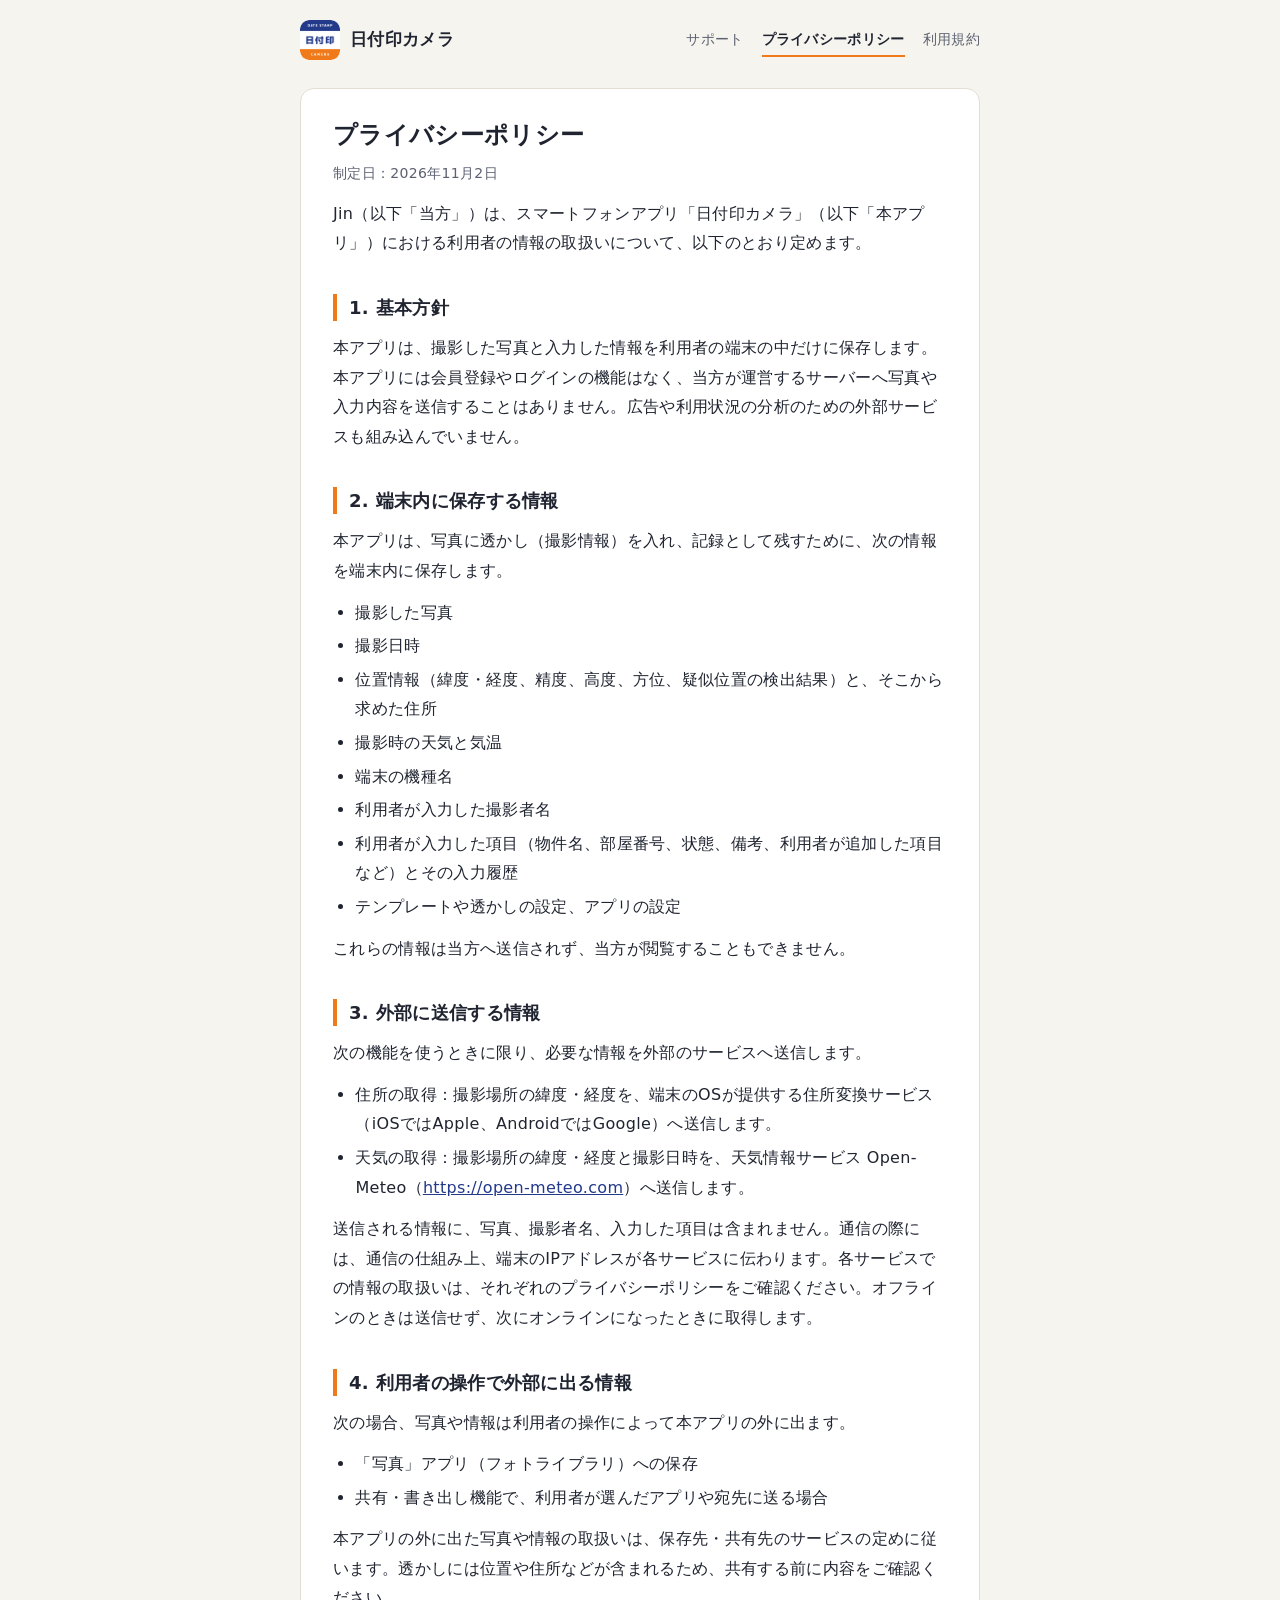
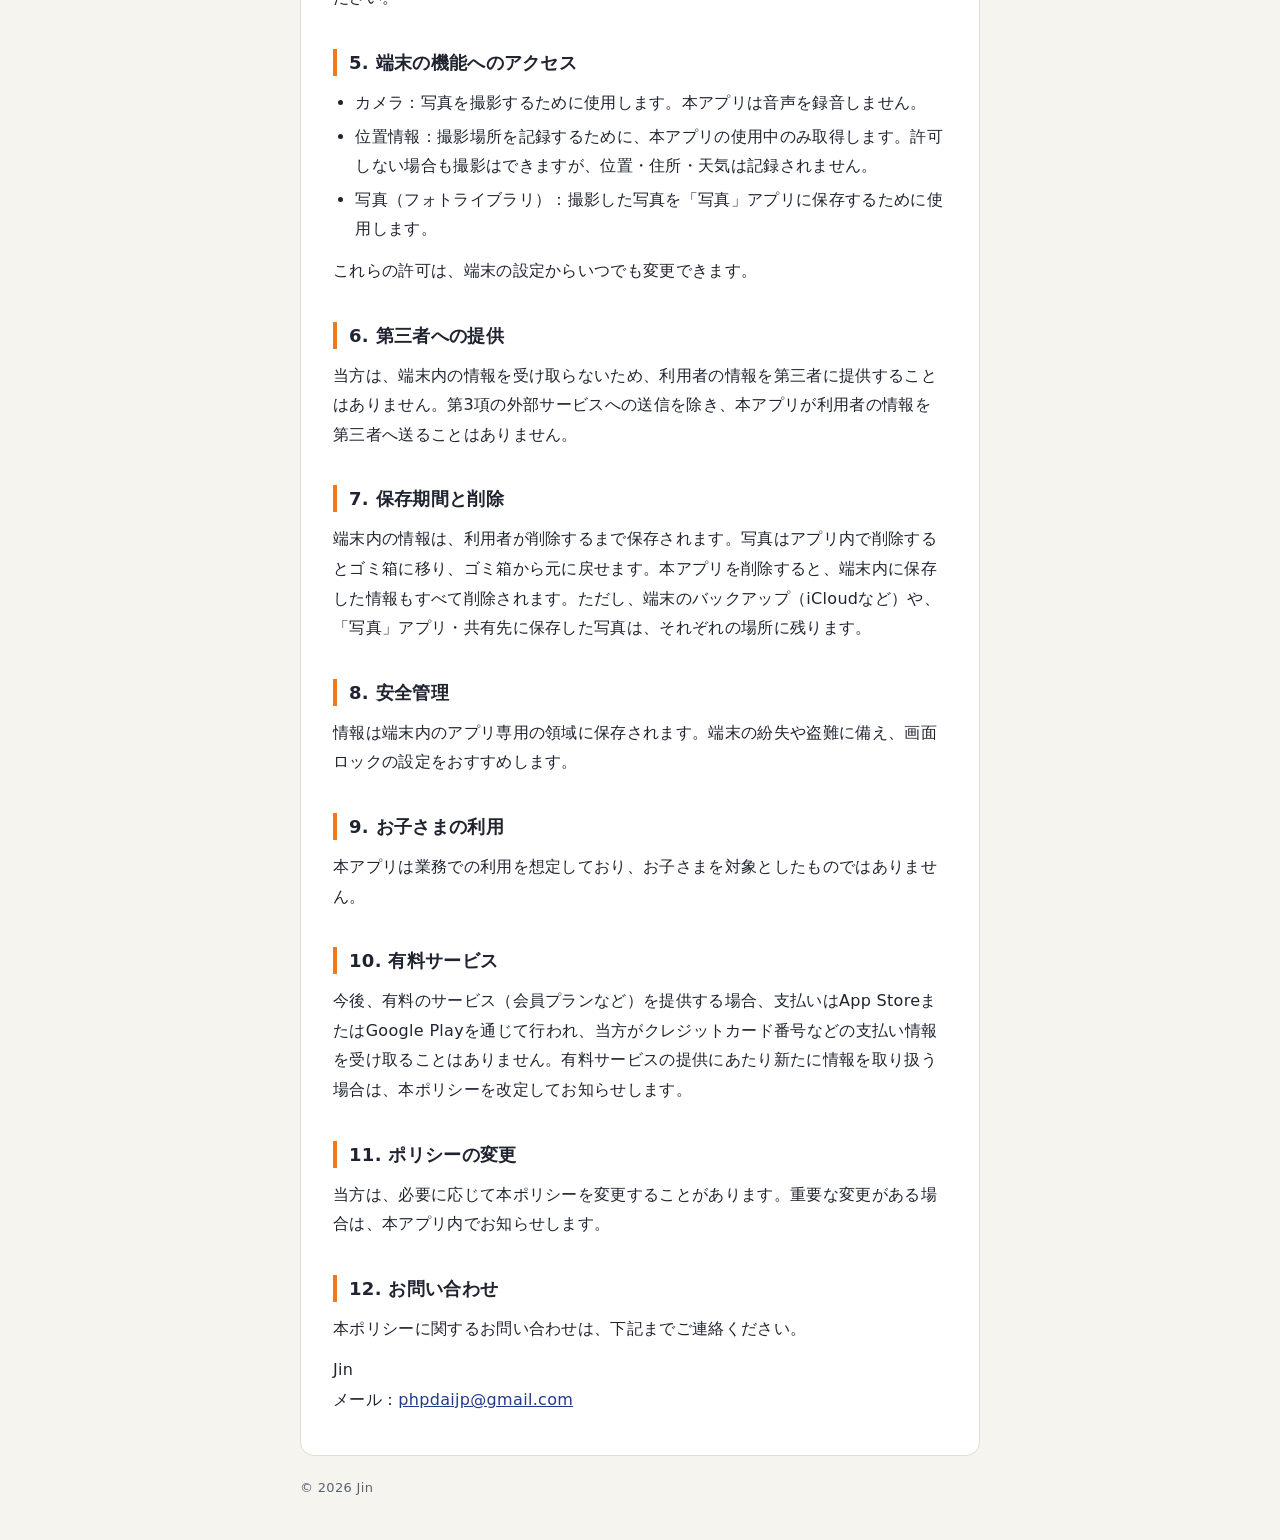
==== privacy.html @ b22345d0 "日付印カメラ サポートページ・プライバシーポリシー・利用規約 Co-Authored-By: Claude Opus 5.5 <noreply@anthropic.com>" ====
<!doctype html>
<html lang="ja">
<head>
<meta charset="utf-8">
<meta name="viewport" content="width=device-width, initial-scale=1">
<title>プライバシーポリシー｜日付印カメラ</title>
<meta name="description" content="日付印カメラ（現場の記録写真のためのタイムスタンプカメラ）のプライバシーポリシーです。">
<link rel="icon" href="icon.png">
<link rel="apple-touch-icon" href="icon.png">
<link rel="stylesheet" href="style.css">
</head>
<body>
<header class="top">
  <a class="brand" href="index.html"><img src="icon.png" alt="" width="40" height="40"><span>日付印カメラ</span></a>
  <nav><a href="index.html">サポート</a><a href="privacy.html" aria-current="page">プライバシーポリシー</a><a href="terms.html">利用規約</a></nav>
</header>
<main>
<article class="doc">
<h1>プライバシーポリシー</h1>
<p>制定日：2026年11月2日</p>
<p>Jin（以下「当方」）は、スマートフォンアプリ「日付印カメラ」（以下「本アプリ」）における利用者の情報の取扱いについて、以下のとおり定めます。</p>
<h2>1. 基本方針</h2>
<p>本アプリは、撮影した写真と入力した情報を利用者の端末の中だけに保存します。本アプリには会員登録やログインの機能はなく、当方が運営するサーバーへ写真や入力内容を送信することはありません。広告や利用状況の分析のための外部サービスも組み込んでいません。</p>
<h2>2. 端末内に保存する情報</h2>
<p>本アプリは、写真に透かし（撮影情報）を入れ、記録として残すために、次の情報を端末内に保存します。</p>
<ul><li>撮影した写真</li><li>撮影日時</li><li>位置情報（緯度・経度、精度、高度、方位、疑似位置の検出結果）と、そこから求めた住所</li><li>撮影時の天気と気温</li><li>端末の機種名</li><li>利用者が入力した撮影者名</li><li>利用者が入力した項目（物件名、部屋番号、状態、備考、利用者が追加した項目など）とその入力履歴</li><li>テンプレートや透かしの設定、アプリの設定</li></ul>
<p>これらの情報は当方へ送信されず、当方が閲覧することもできません。</p>
<h2>3. 外部に送信する情報</h2>
<p>次の機能を使うときに限り、必要な情報を外部のサービスへ送信します。</p>
<ul><li>住所の取得：撮影場所の緯度・経度を、端末のOSが提供する住所変換サービス（iOSではApple、AndroidではGoogle）へ送信します。</li><li>天気の取得：撮影場所の緯度・経度と撮影日時を、天気情報サービス Open-Meteo（<a href="https://open-meteo.com">https://open-meteo.com</a>）へ送信します。</li></ul>
<p>送信される情報に、写真、撮影者名、入力した項目は含まれません。通信の際には、通信の仕組み上、端末のIPアドレスが各サービスに伝わります。各サービスでの情報の取扱いは、それぞれのプライバシーポリシーをご確認ください。オフラインのときは送信せず、次にオンラインになったときに取得します。</p>
<h2>4. 利用者の操作で外部に出る情報</h2>
<p>次の場合、写真や情報は利用者の操作によって本アプリの外に出ます。</p>
<ul><li>「写真」アプリ（フォトライブラリ）への保存</li><li>共有・書き出し機能で、利用者が選んだアプリや宛先に送る場合</li></ul>
<p>本アプリの外に出た写真や情報の取扱いは、保存先・共有先のサービスの定めに従います。透かしには位置や住所などが含まれるため、共有する前に内容をご確認ください。</p>
<h2>5. 端末の機能へのアクセス</h2>
<ul><li>カメラ：写真を撮影するために使用します。本アプリは音声を録音しません。</li><li>位置情報：撮影場所を記録するために、本アプリの使用中のみ取得します。許可しない場合も撮影はできますが、位置・住所・天気は記録されません。</li><li>写真（フォトライブラリ）：撮影した写真を「写真」アプリに保存するために使用します。</li></ul>
<p>これらの許可は、端末の設定からいつでも変更できます。</p>
<h2>6. 第三者への提供</h2>
<p>当方は、端末内の情報を受け取らないため、利用者の情報を第三者に提供することはありません。第3項の外部サービスへの送信を除き、本アプリが利用者の情報を第三者へ送ることはありません。</p>
<h2>7. 保存期間と削除</h2>
<p>端末内の情報は、利用者が削除するまで保存されます。写真はアプリ内で削除するとゴミ箱に移り、ゴミ箱から元に戻せます。本アプリを削除すると、端末内に保存した情報もすべて削除されます。ただし、端末のバックアップ（iCloudなど）や、「写真」アプリ・共有先に保存した写真は、それぞれの場所に残ります。</p>
<h2>8. 安全管理</h2>
<p>情報は端末内のアプリ専用の領域に保存されます。端末の紛失や盗難に備え、画面ロックの設定をおすすめします。</p>
<h2>9. お子さまの利用</h2>
<p>本アプリは業務での利用を想定しており、お子さまを対象としたものではありません。</p>
<h2>10. 有料サービス</h2>
<p>今後、有料のサービス（会員プランなど）を提供する場合、支払いはApp StoreまたはGoogle Playを通じて行われ、当方がクレジットカード番号などの支払い情報を受け取ることはありません。有料サービスの提供にあたり新たに情報を取り扱う場合は、本ポリシーを改定してお知らせします。</p>
<h2>11. ポリシーの変更</h2>
<p>当方は、必要に応じて本ポリシーを変更することがあります。重要な変更がある場合は、本アプリ内でお知らせします。</p>
<h2>12. お問い合わせ</h2>
<p>本ポリシーに関するお問い合わせは、下記までご連絡ください。</p>
<p>Jin<br>メール：<a href="mailto:phpdaijp@gmail.com">phpdaijp@gmail.com</a></p>
</article>
</main>
<footer>© 2026 Jin</footer>
</body>
</html>
---- style.css ----
:root {
  --paper: #f6f4ef;
  --card: #ffffff;
  --ink: #1f2430;
  --ink2: #5b6170;
  --line: #e2ded4;
  --navy: #233a8b;
  --orange: #f07a1a;
  color-scheme: light;
}

* { box-sizing: border-box; }

html { -webkit-text-size-adjust: 100%; }

body {
  margin: 0;
  background: var(--paper);
  color: var(--ink);
  font-family: "Hiragino Sans", "Hiragino Kaku Gothic ProN", "Noto Sans JP", "Yu Gothic", Meiryo, system-ui, sans-serif;
  font-size: 16px;
  line-height: 1.85;
  letter-spacing: .02em;
}

a { color: var(--navy); }

.top {
  max-width: 720px;
  margin: 0 auto;
  padding: 20px 20px 0;
  display: flex;
  flex-wrap: wrap;
  align-items: center;
  justify-content: space-between;
  gap: 12px 24px;
}

.brand {
  display: flex;
  align-items: center;
  gap: 10px;
  color: var(--ink);
  text-decoration: none;
  font-weight: 700;
  font-size: 17px;
}

.brand img { border-radius: 9px; }

nav { display: flex; gap: 18px; font-size: 14px; }

nav a { color: var(--ink2); text-decoration: none; padding: 4px 0; }

nav a[aria-current="page"] {
  color: var(--ink);
  font-weight: 700;
  box-shadow: inset 0 -2px 0 var(--orange);
}

main {
  max-width: 720px;
  margin: 28px auto 0;
  padding: 0 20px;
}

section, .doc {
  background: var(--card);
  border: 1px solid var(--line);
  border-radius: 14px;
  padding: 28px 32px;
  margin-bottom: 20px;
}

.hero { display: flex; align-items: center; gap: 24px; }

.hero img { border-radius: 22px; flex: none; }

.hero h1 { margin: 0 0 4px; font-size: 26px; letter-spacing: .04em; }

.hero p { margin: 0; color: var(--ink2); }

.hero p span { display: inline-block; }

h1, h2, summary { word-break: auto-phrase; }

h1 { font-size: 24px; line-height: 1.5; margin: 0 0 8px; }

h2 {
  font-size: 18px;
  line-height: 1.5;
  margin: 0 0 12px;
  padding-left: 12px;
  border-left: 4px solid var(--orange);
}

.doc h2 { margin-top: 36px; }

.doc h1 + p { color: var(--ink2); font-size: 14px; }

p { margin: 0 0 12px; }

ul, ol { margin: 0 0 12px; padding-left: 1.4em; }

li + li { margin-top: 4px; }

.mail { font-size: 18px; font-weight: 700; }

.note { color: var(--ink2); font-size: 14px; margin-bottom: 0; }

details { border-top: 1px solid var(--line); }

details:last-of-type { border-bottom: 1px solid var(--line); }

summary {
  cursor: pointer;
  list-style: none;
  padding: 14px 28px 14px 0;
  font-weight: 700;
  position: relative;
}

summary::-webkit-details-marker { display: none; }

summary::after {
  content: "+";
  position: absolute;
  right: 4px;
  top: 12px;
  color: var(--orange);
  font-size: 20px;
  font-weight: 400;
}

details[open] summary::after { content: "−"; }

details p { color: var(--ink2); padding-bottom: 6px; }

footer {
  max-width: 720px;
  margin: 12px auto 40px;
  padding: 0 20px;
  color: var(--ink2);
  font-size: 13px;
}

@media (max-width: 560px) {
  .top { padding: 16px 16px 0; }
  main { padding: 0 16px; margin-top: 20px; }
  footer { padding: 0 16px; }
  section, .doc { padding: 22px 20px; }
  .hero { flex-direction: column; align-items: flex-start; gap: 16px; }
  .hero img { width: 72px; height: 72px; border-radius: 17px; }
  nav { gap: 14px; font-size: 13px; }
}
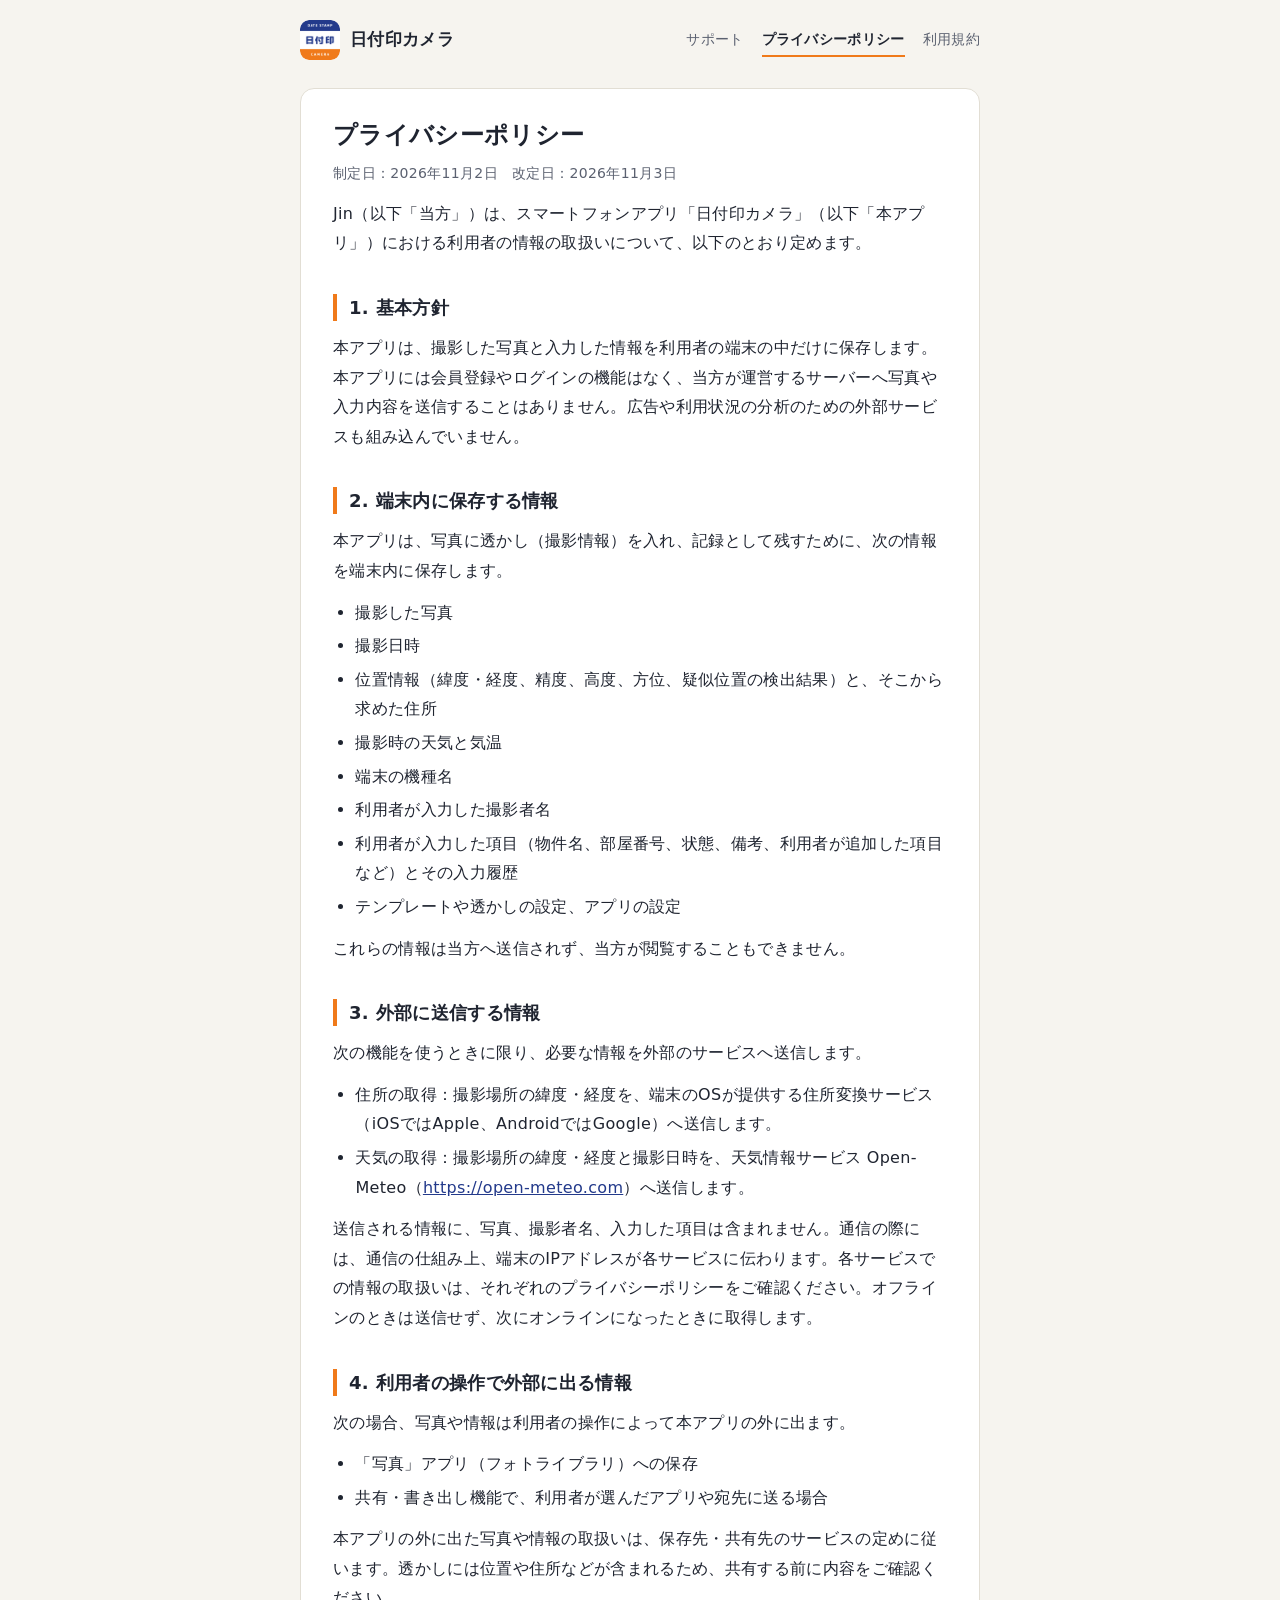
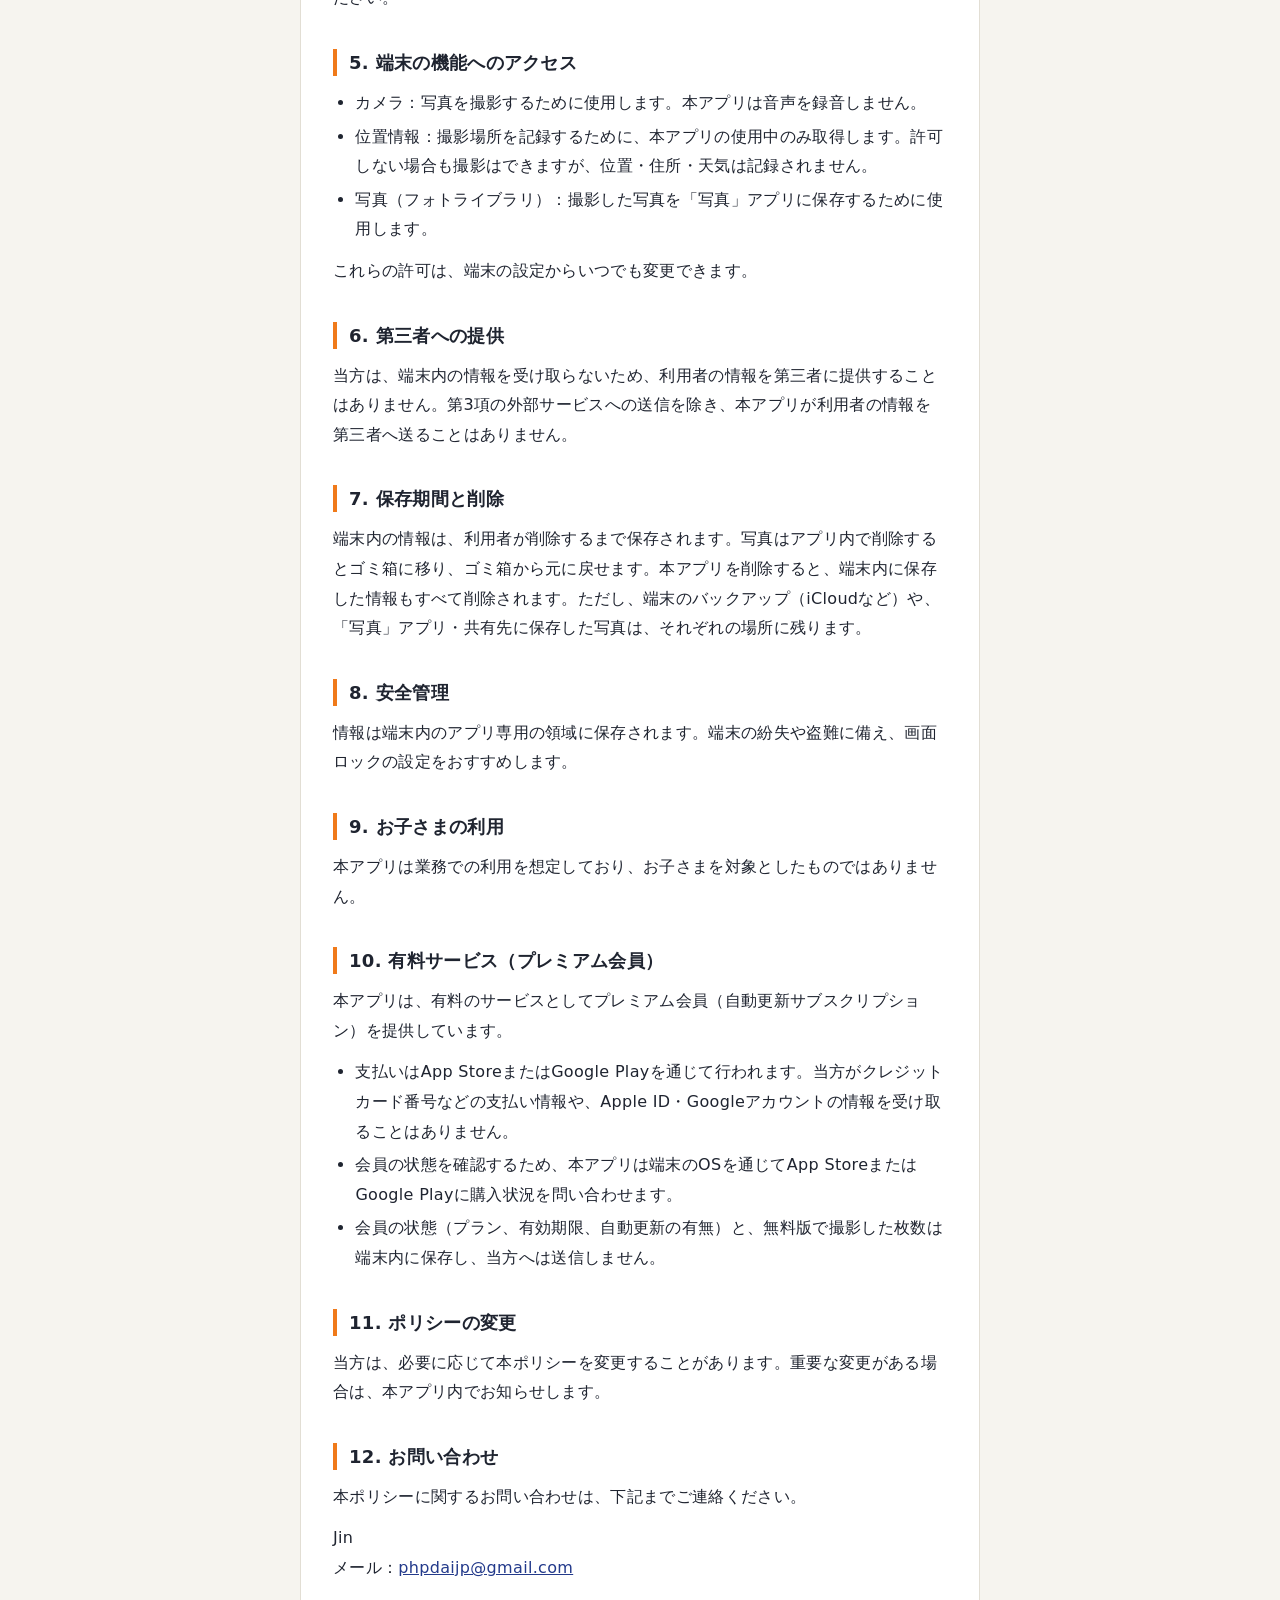
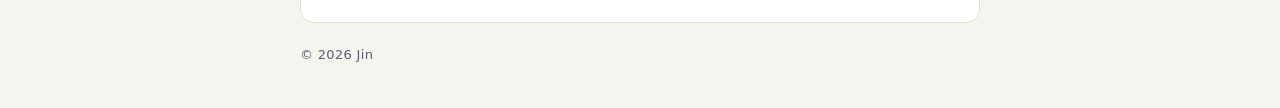
==== commit 7b64ab1f: "プライバシーポリシー第10条を改定（プレミアム会員） Co-Authored-By: Claude Opus 5.5 <noreply@anthropic.com>" ====
--- a/privacy.html
+++ b/privacy.html
@@ -17,7 +17,7 @@
 <main>
 <article class="doc">
 <h1>プライバシーポリシー</h1>
-<p>制定日：2026年11月2日</p>
+<p>制定日：2026年11月2日　改定日：2026年11月3日</p>
 <p>Jin（以下「当方」）は、スマートフォンアプリ「日付印カメラ」（以下「本アプリ」）における利用者の情報の取扱いについて、以下のとおり定めます。</p>
 <h2>1. 基本方針</h2>
 <p>本アプリは、撮影した写真と入力した情報を利用者の端末の中だけに保存します。本アプリには会員登録やログインの機能はなく、当方が運営するサーバーへ写真や入力内容を送信することはありません。広告や利用状況の分析のための外部サービスも組み込んでいません。</p>
@@ -44,8 +44,9 @@
 <p>情報は端末内のアプリ専用の領域に保存されます。端末の紛失や盗難に備え、画面ロックの設定をおすすめします。</p>
 <h2>9. お子さまの利用</h2>
 <p>本アプリは業務での利用を想定しており、お子さまを対象としたものではありません。</p>
-<h2>10. 有料サービス</h2>
-<p>今後、有料のサービス（会員プランなど）を提供する場合、支払いはApp StoreまたはGoogle Playを通じて行われ、当方がクレジットカード番号などの支払い情報を受け取ることはありません。有料サービスの提供にあたり新たに情報を取り扱う場合は、本ポリシーを改定してお知らせします。</p>
+<h2>10. 有料サービス（プレミアム会員）</h2>
+<p>本アプリは、有料のサービスとしてプレミアム会員（自動更新サブスクリプション）を提供しています。</p>
+<ul><li>支払いはApp StoreまたはGoogle Playを通じて行われます。当方がクレジットカード番号などの支払い情報や、Apple ID・Googleアカウントの情報を受け取ることはありません。</li><li>会員の状態を確認するため、本アプリは端末のOSを通じてApp StoreまたはGoogle Playに購入状況を問い合わせます。</li><li>会員の状態（プラン、有効期限、自動更新の有無）と、無料版で撮影した枚数は端末内に保存し、当方へは送信しません。</li></ul>
 <h2>11. ポリシーの変更</h2>
 <p>当方は、必要に応じて本ポリシーを変更することがあります。重要な変更がある場合は、本アプリ内でお知らせします。</p>
 <h2>12. お問い合わせ</h2>
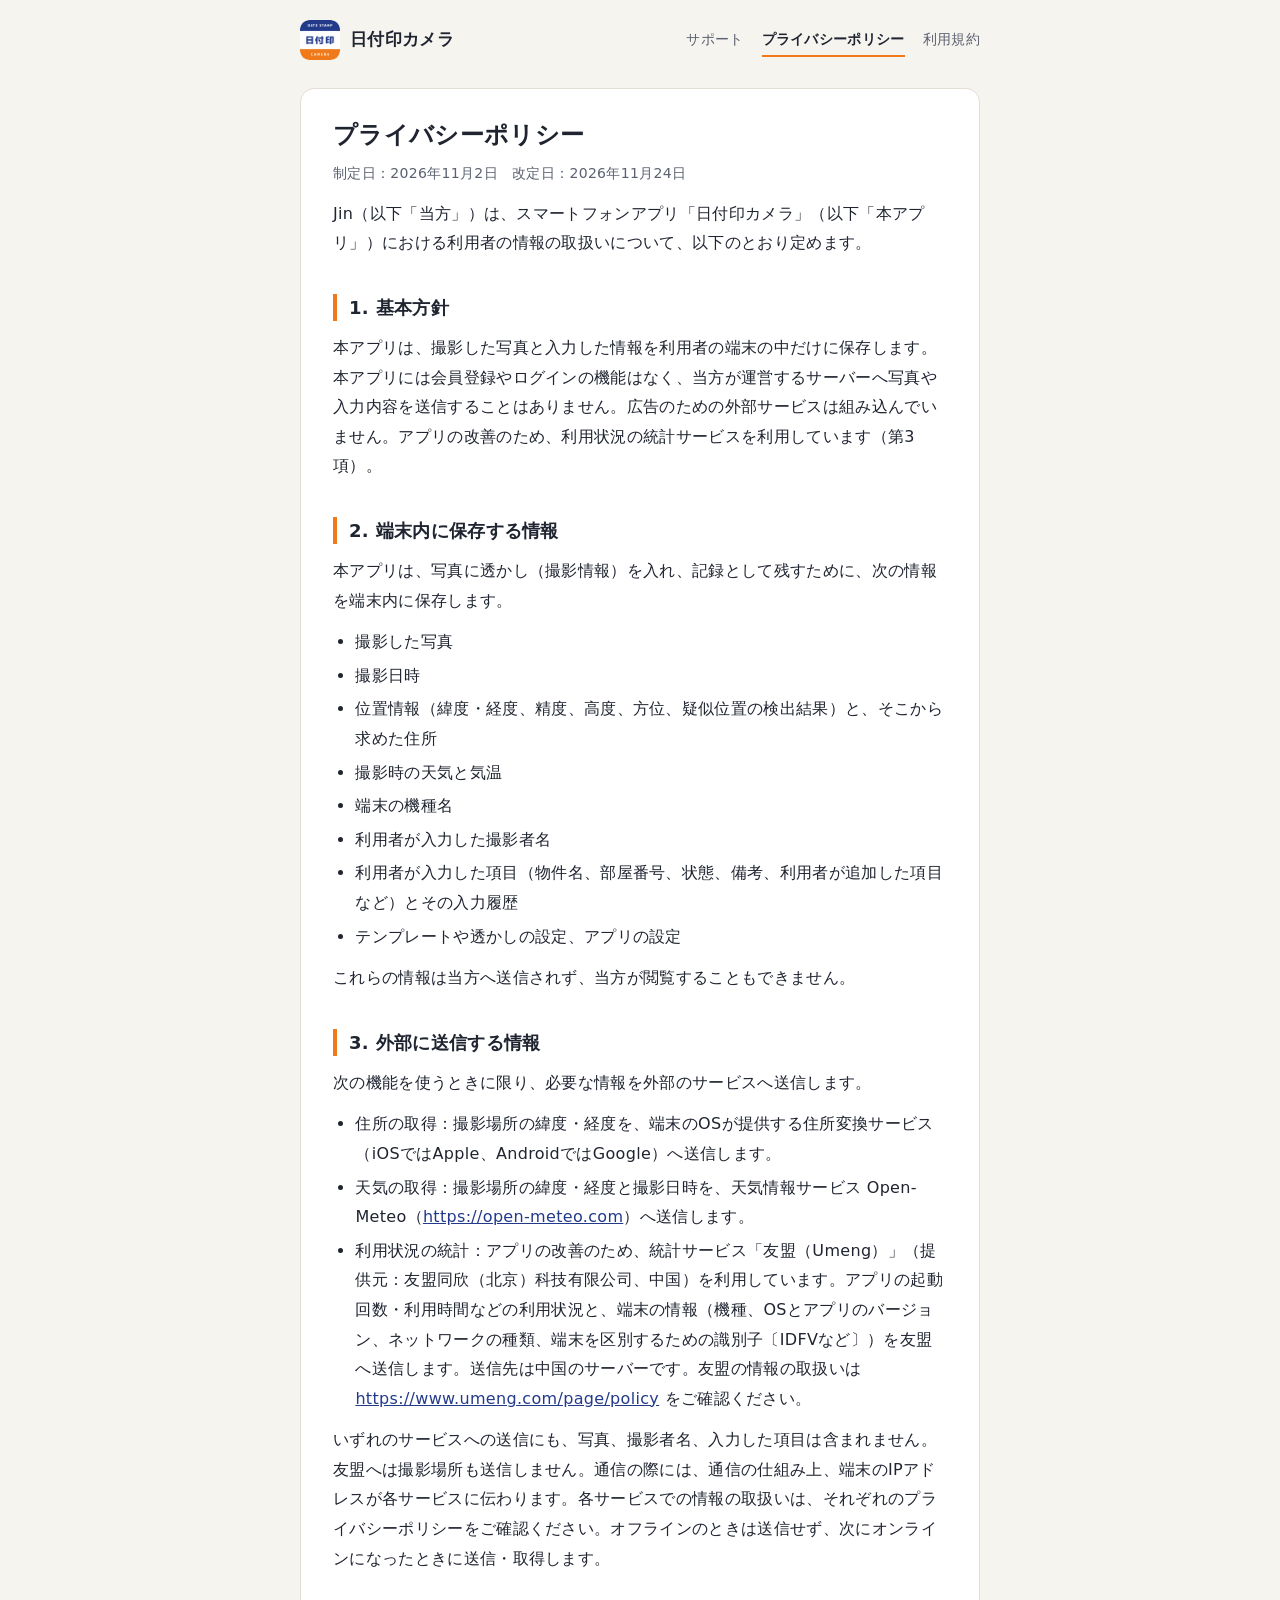
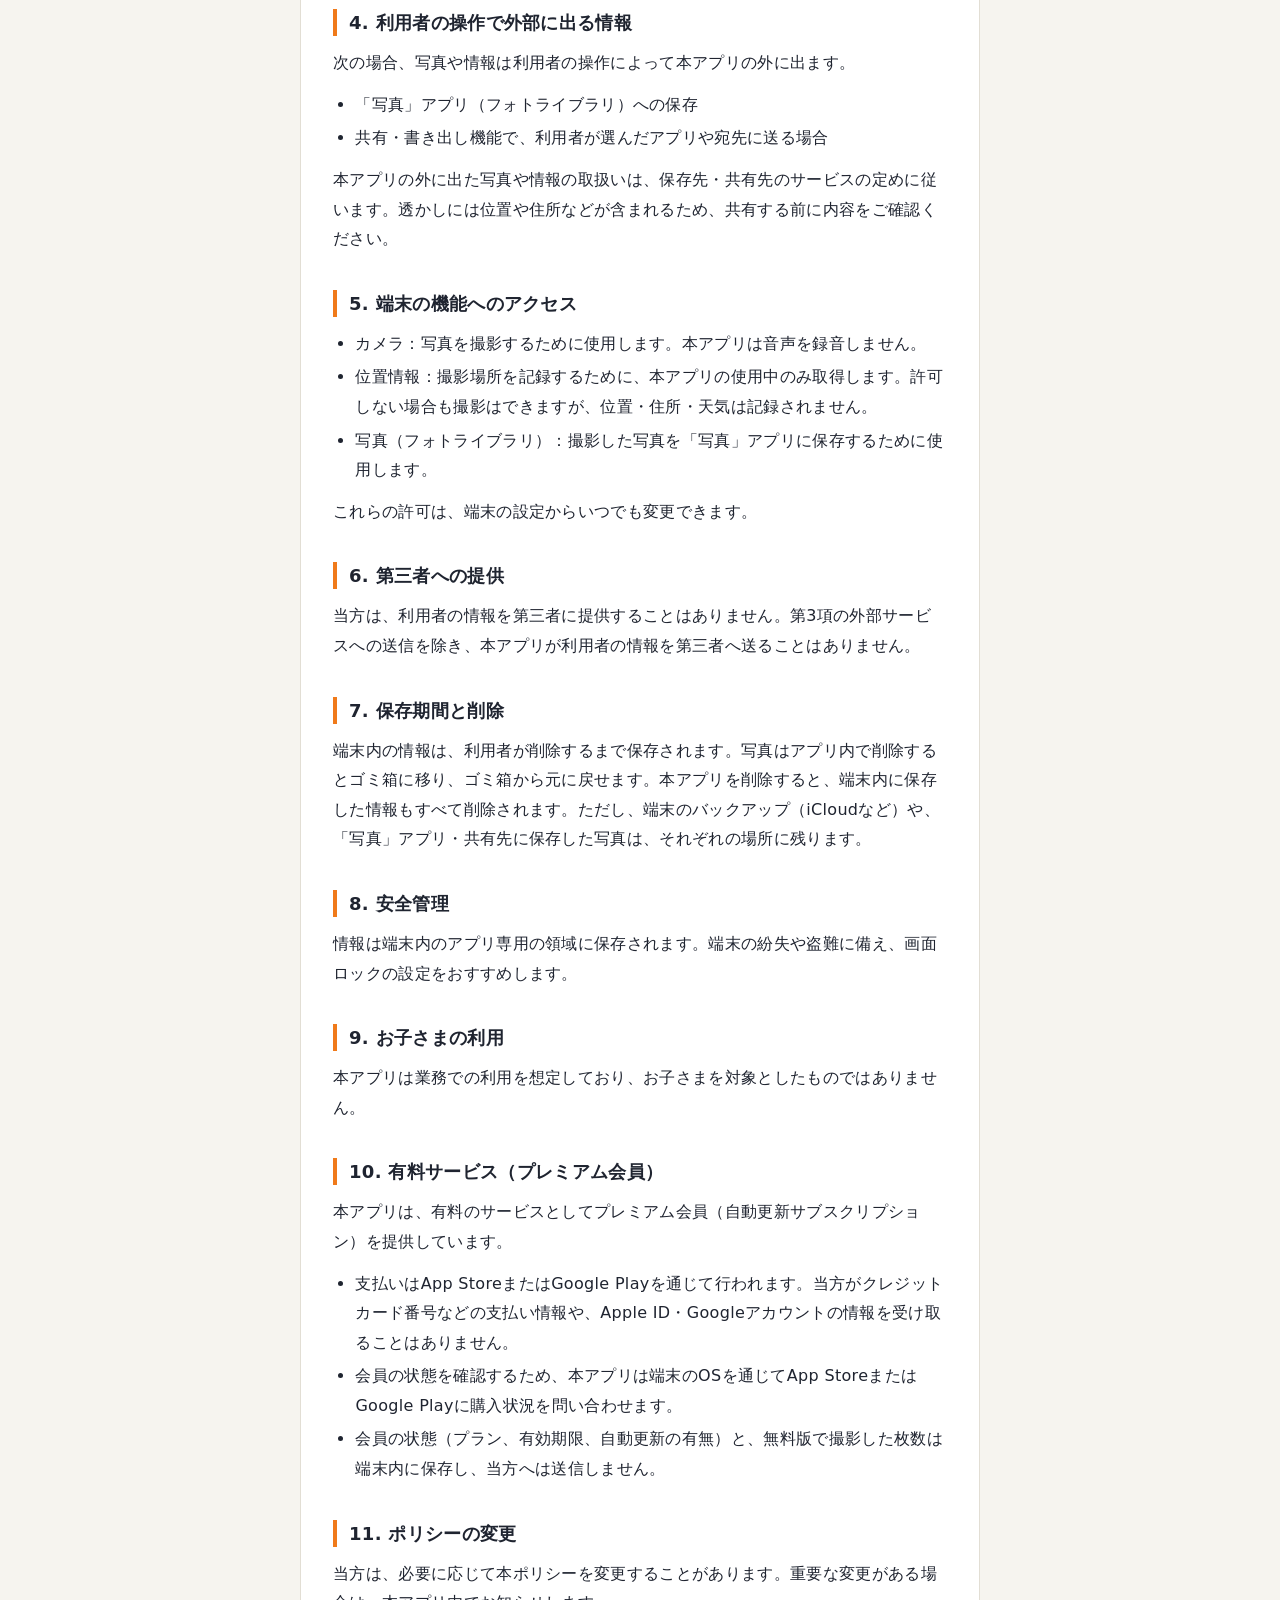
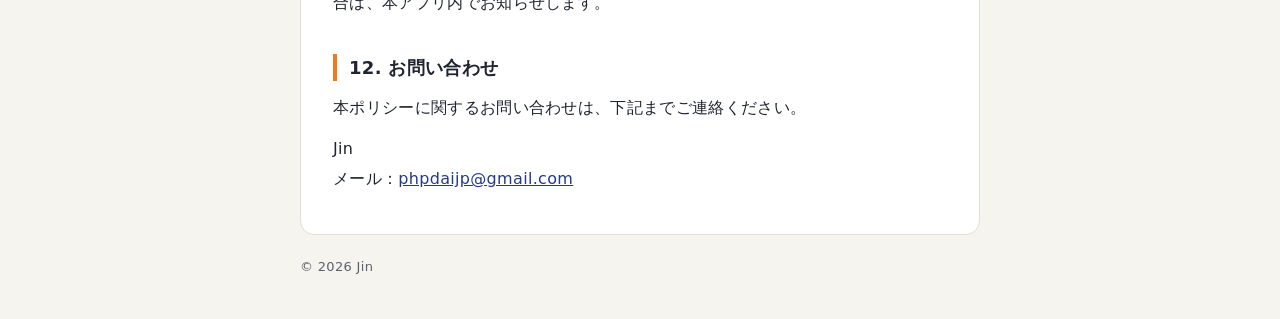
==== commit 955cb277: "プライバシーポリシーを改定（利用状況の統計に友盟を追加） Co-Authored-By: Claude Opus 5.5 <noreply@anthropic.com>" ====
--- a/privacy.html
+++ b/privacy.html
@@ -17,18 +17,18 @@
 <main>
 <article class="doc">
 <h1>プライバシーポリシー</h1>
-<p>制定日：2026年11月2日　改定日：2026年11月3日</p>
+<p>制定日：2026年11月2日　改定日：2026年11月24日</p>
 <p>Jin（以下「当方」）は、スマートフォンアプリ「日付印カメラ」（以下「本アプリ」）における利用者の情報の取扱いについて、以下のとおり定めます。</p>
 <h2>1. 基本方針</h2>
-<p>本アプリは、撮影した写真と入力した情報を利用者の端末の中だけに保存します。本アプリには会員登録やログインの機能はなく、当方が運営するサーバーへ写真や入力内容を送信することはありません。広告や利用状況の分析のための外部サービスも組み込んでいません。</p>
+<p>本アプリは、撮影した写真と入力した情報を利用者の端末の中だけに保存します。本アプリには会員登録やログインの機能はなく、当方が運営するサーバーへ写真や入力内容を送信することはありません。広告のための外部サービスは組み込んでいません。アプリの改善のため、利用状況の統計サービスを利用しています（第3項）。</p>
 <h2>2. 端末内に保存する情報</h2>
 <p>本アプリは、写真に透かし（撮影情報）を入れ、記録として残すために、次の情報を端末内に保存します。</p>
 <ul><li>撮影した写真</li><li>撮影日時</li><li>位置情報（緯度・経度、精度、高度、方位、疑似位置の検出結果）と、そこから求めた住所</li><li>撮影時の天気と気温</li><li>端末の機種名</li><li>利用者が入力した撮影者名</li><li>利用者が入力した項目（物件名、部屋番号、状態、備考、利用者が追加した項目など）とその入力履歴</li><li>テンプレートや透かしの設定、アプリの設定</li></ul>
 <p>これらの情報は当方へ送信されず、当方が閲覧することもできません。</p>
 <h2>3. 外部に送信する情報</h2>
 <p>次の機能を使うときに限り、必要な情報を外部のサービスへ送信します。</p>
-<ul><li>住所の取得：撮影場所の緯度・経度を、端末のOSが提供する住所変換サービス（iOSではApple、AndroidではGoogle）へ送信します。</li><li>天気の取得：撮影場所の緯度・経度と撮影日時を、天気情報サービス Open-Meteo（<a href="https://open-meteo.com">https://open-meteo.com</a>）へ送信します。</li></ul>
-<p>送信される情報に、写真、撮影者名、入力した項目は含まれません。通信の際には、通信の仕組み上、端末のIPアドレスが各サービスに伝わります。各サービスでの情報の取扱いは、それぞれのプライバシーポリシーをご確認ください。オフラインのときは送信せず、次にオンラインになったときに取得します。</p>
+<ul><li>住所の取得：撮影場所の緯度・経度を、端末のOSが提供する住所変換サービス（iOSではApple、AndroidではGoogle）へ送信します。</li><li>天気の取得：撮影場所の緯度・経度と撮影日時を、天気情報サービス Open-Meteo（<a href="https://open-meteo.com">https://open-meteo.com</a>）へ送信します。</li><li>利用状況の統計：アプリの改善のため、統計サービス「友盟（Umeng）」（提供元：友盟同欣（北京）科技有限公司、中国）を利用しています。アプリの起動回数・利用時間などの利用状況と、端末の情報（機種、OSとアプリのバージョン、ネットワークの種類、端末を区別するための識別子〔IDFVなど〕）を友盟へ送信します。送信先は中国のサーバーです。友盟の情報の取扱いは <a href="https://www.umeng.com/page/policy">https://www.umeng.com/page/policy</a> をご確認ください。</li></ul>
+<p>いずれのサービスへの送信にも、写真、撮影者名、入力した項目は含まれません。友盟へは撮影場所も送信しません。通信の際には、通信の仕組み上、端末のIPアドレスが各サービスに伝わります。各サービスでの情報の取扱いは、それぞれのプライバシーポリシーをご確認ください。オフラインのときは送信せず、次にオンラインになったときに送信・取得します。</p>
 <h2>4. 利用者の操作で外部に出る情報</h2>
 <p>次の場合、写真や情報は利用者の操作によって本アプリの外に出ます。</p>
 <ul><li>「写真」アプリ（フォトライブラリ）への保存</li><li>共有・書き出し機能で、利用者が選んだアプリや宛先に送る場合</li></ul>
@@ -37,7 +37,7 @@
 <ul><li>カメラ：写真を撮影するために使用します。本アプリは音声を録音しません。</li><li>位置情報：撮影場所を記録するために、本アプリの使用中のみ取得します。許可しない場合も撮影はできますが、位置・住所・天気は記録されません。</li><li>写真（フォトライブラリ）：撮影した写真を「写真」アプリに保存するために使用します。</li></ul>
 <p>これらの許可は、端末の設定からいつでも変更できます。</p>
 <h2>6. 第三者への提供</h2>
-<p>当方は、端末内の情報を受け取らないため、利用者の情報を第三者に提供することはありません。第3項の外部サービスへの送信を除き、本アプリが利用者の情報を第三者へ送ることはありません。</p>
+<p>当方は、利用者の情報を第三者に提供することはありません。第3項の外部サービスへの送信を除き、本アプリが利用者の情報を第三者へ送ることはありません。</p>
 <h2>7. 保存期間と削除</h2>
 <p>端末内の情報は、利用者が削除するまで保存されます。写真はアプリ内で削除するとゴミ箱に移り、ゴミ箱から元に戻せます。本アプリを削除すると、端末内に保存した情報もすべて削除されます。ただし、端末のバックアップ（iCloudなど）や、「写真」アプリ・共有先に保存した写真は、それぞれの場所に残ります。</p>
 <h2>8. 安全管理</h2>
